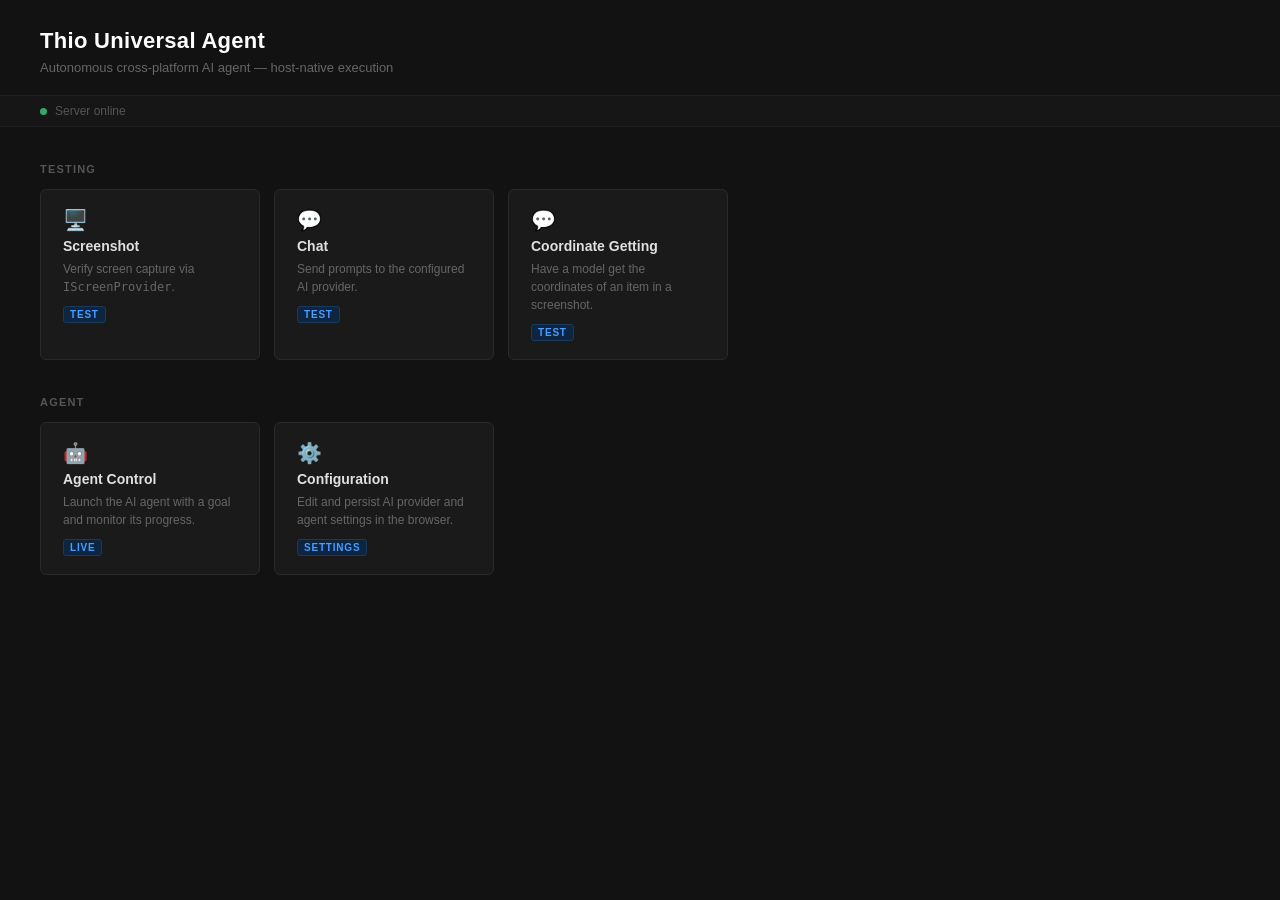
==== src/wwwroot/index.html @ 219886ae "Add configuration web interface page" ====
﻿<!DOCTYPE html>
<html lang="en">
<head>
    <meta charset="UTF-8">
    <meta name="viewport" content="width=device-width, initial-scale=1.0">
    <title>Thio Universal Agent</title>
    <style>
        *, *::before, *::after { box-sizing: border-box; margin: 0; padding: 0; }

        body {
            background-color: #121212;
            color: #e0e0e0;
            font-family: 'Segoe UI', Tahoma, Geneva, Verdana, sans-serif;
            min-height: 100vh;
            display: flex;
            flex-direction: column;
        }

        /* ---- Header ---- */
        header {
            padding: 28px 40px 20px;
            border-bottom: 1px solid #222;
        }

        header h1 {
            font-size: 22px;
            font-weight: 600;
            color: #ffffff;
            letter-spacing: 0.3px;
        }

        header p {
            margin-top: 6px;
            font-size: 13px;
            color: #666;
        }

        /* ---- Status bar ---- */
        #status-bar {
            display: flex;
            align-items: center;
            gap: 8px;
            padding: 8px 40px;
            background-color: #161616;
            border-bottom: 1px solid #1e1e1e;
            font-size: 12px;
            color: #555;
        }

        .status-dot {
            width: 7px;
            height: 7px;
            border-radius: 50%;
            background-color: #33aa66;
            flex-shrink: 0;
        }

        /* ---- Main ---- */
        main {
            flex: 1;
            padding: 36px 40px;
            display: flex;
            flex-direction: column;
            gap: 36px;
        }

        section h2 {
            font-size: 11px;
            font-weight: 600;
            text-transform: uppercase;
            letter-spacing: 1.2px;
            color: #555;
            margin-bottom: 14px;
        }

        /* ---- Cards ---- */
        .card-grid {
            display: flex;
            flex-wrap: wrap;
            gap: 14px;
        }

        .card {
            display: flex;
            flex-direction: column;
            gap: 6px;
            padding: 18px 22px;
            background-color: #1a1a1a;
            border: 1px solid #2a2a2a;
            border-radius: 6px;
            text-decoration: none;
            color: inherit;
            width: 220px;
            transition: border-color 0.15s, background-color 0.15s;
        }

        .card:hover {
            background-color: #1f1f1f;
            border-color: #4a9eff;
        }

        .card-icon { font-size: 20px; }

        .card-title {
            font-size: 14px;
            font-weight: 600;
            color: #e0e0e0;
        }

        .card-desc {
            font-size: 12px;
            color: #666;
            line-height: 1.5;
        }

        .card-tag {
            display: inline-block;
            margin-top: 4px;
            font-size: 10px;
            font-weight: 600;
            text-transform: uppercase;
            letter-spacing: 0.8px;
            color: #4a9eff;
            background-color: #0d2540;
            border: 1px solid #1a3a5c;
            border-radius: 3px;
            padding: 2px 6px;
            width: fit-content;
        }

        .card.placeholder {
            opacity: 0.35;
            pointer-events: none;
            border-style: dashed;
        }

        .card.placeholder .card-tag {
            color: #555;
            background-color: transparent;
            border-color: #333;
        }
    </style>
</head>
<body>

    <header>
        <h1>Thio Universal Agent</h1>
        <p>Autonomous cross-platform AI agent — host-native execution</p>
    </header>

    <div id="status-bar">
        <span class="status-dot"></span>
        <span>Server online</span>
    </div>

    <main>

        <section>
            <h2>Testing</h2>
            <div class="card-grid">

                <a class="card" href="/Testing/Screenshot.html">
                    <span class="card-icon">🖥️</span>
                    <span class="card-title">Screenshot</span>
                    <span class="card-desc">Verify screen capture via <code>IScreenProvider</code>.</span>
                    <span class="card-tag">Test</span>
                </a>

                <a class="card" href="/Testing/Test_Chat.html">
                    <span class="card-icon">💬</span>
                    <span class="card-title">Chat</span>
                    <span class="card-desc">Send prompts to the configured AI provider.</span>
                    <span class="card-tag">Test</span>
                </a>


                <a class="card" href="/Testing/Test_CoordinatePrompt.html">
                    <span class="card-icon">💬</span>
                    <span class="card-title">Coordinate Getting</span>
                    <span class="card-desc">Have a model get the coordinates of an item in a screenshot.</span>
                    <span class="card-tag">Test</span>
                </a>

            </div>
        </section>

        <section>
            <h2>Agent</h2>
            <div class="card-grid">

                <a class="card" href="/Agent.html">
                    <span class="card-icon">🤖</span>
                    <span class="card-title">Agent Control</span>
                    <span class="card-desc">Launch the AI agent with a goal and monitor its progress.</span>
                    <span class="card-tag">Live</span>
                </a>

                <a class="card" href="/Config.html">
                    <span class="card-icon">⚙️</span>
                    <span class="card-title">Configuration</span>
                    <span class="card-desc">Edit and persist AI provider and agent settings in the browser.</span>
                    <span class="card-tag">Settings</span>
                </a>

                <!--<div class="card placeholder">
                    <span class="card-icon">🧠</span>
                    <span class="card-title">Memory</span>
                    <span class="card-desc">Browse the long-term knowledge base.</span>
                    <span class="card-tag">Planned</span>
                </div>-->

            </div>
        </section>

    </main>

</body>
</html>
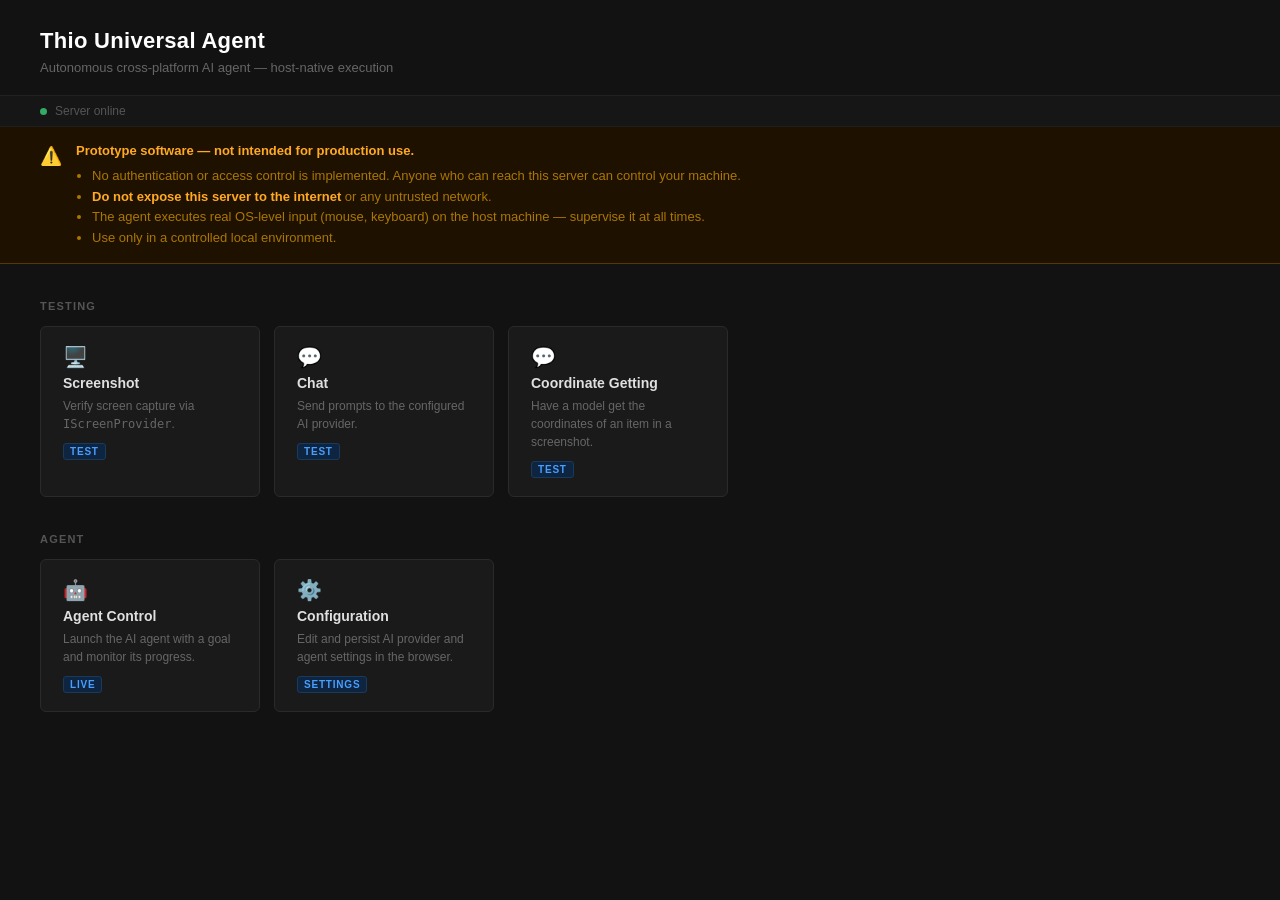
==== commit 467b9cd0: "Add warning banner" ====
--- a/src/wwwroot/index.html
+++ b/src/wwwroot/index.html
@@ -139,6 +139,34 @@
             background-color: transparent;
             border-color: #333;
         }
+
+        /* ---- Warning banner ---- */
+        #warning-banner {
+            display: flex;
+            align-items: flex-start;
+            gap: 14px;
+            padding: 14px 40px;
+            background-color: #1f1100;
+            border-bottom: 1px solid #5c3600;
+            font-size: 13px;
+            color: #cc8800;
+            line-height: 1.6;
+        }
+
+        #warning-banner .warning-icon {
+            font-size: 18px;
+            flex-shrink: 0;
+            margin-top: 1px;
+        }
+
+        #warning-banner strong {
+            color: #ffaa22;
+        }
+
+        #warning-banner ul {
+            margin: 4px 0 0 16px;
+            color: #aa7700;
+        }
     </style>
 </head>
 <body>
@@ -151,6 +179,19 @@
     <div id="status-bar">
         <span class="status-dot"></span>
         <span>Server online</span>
+    </div>
+
+    <div id="warning-banner">
+        <span class="warning-icon">⚠️</span>
+        <div>
+            <strong>Prototype software — not intended for production use.</strong>
+            <ul>
+                <li>No authentication or access control is implemented. Anyone who can reach this server can control your machine.</li>
+                <li><strong>Do not expose this server to the internet</strong> or any untrusted network.</li>
+                <li>The agent executes real OS-level input (mouse, keyboard) on the host machine — supervise it at all times.</li>
+                <li>Use only in a controlled local environment.</li>
+            </ul>
+        </div>
     </div>
 
     <main>
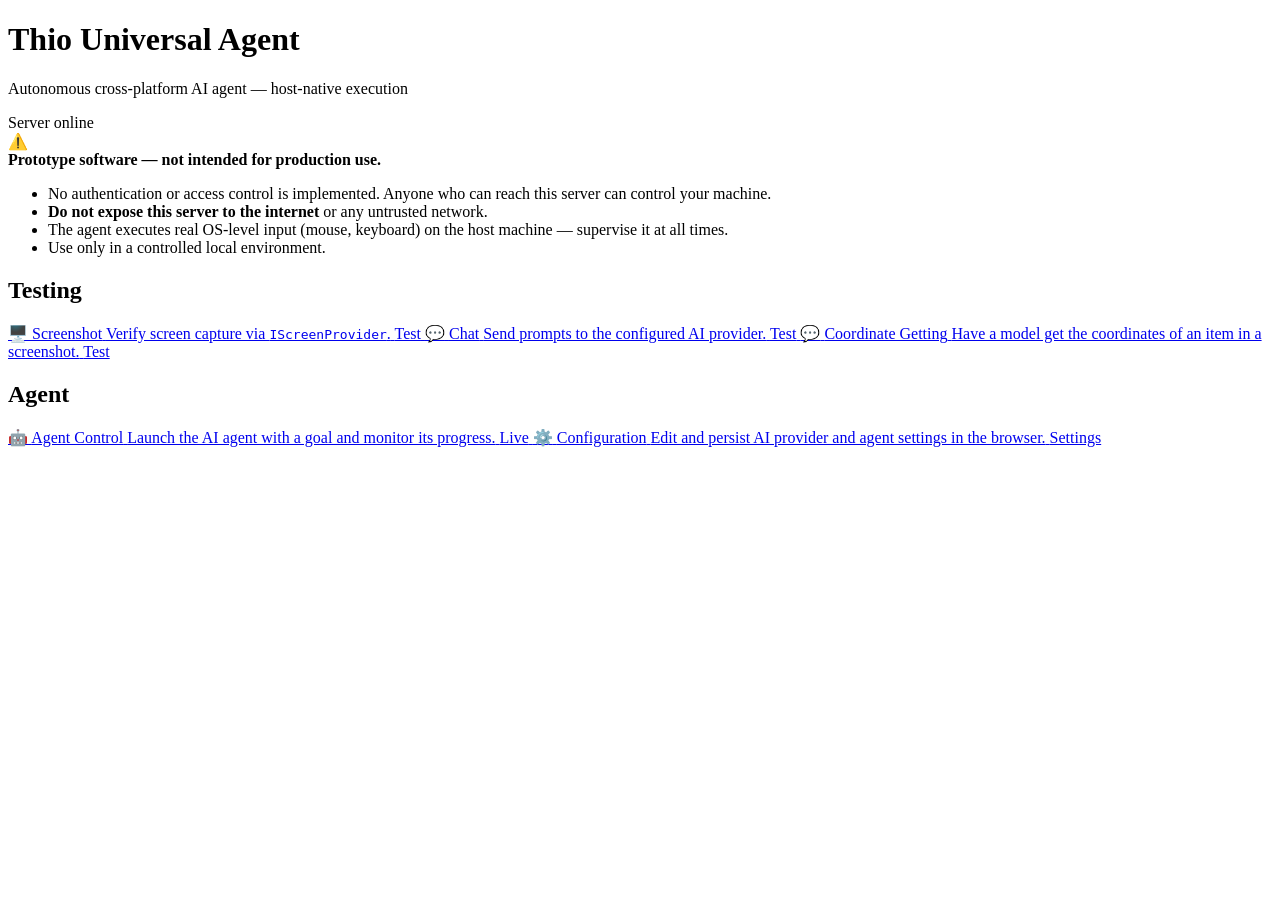
==== commit 265da1b5: "Separate CSS styles into their own files" ====
--- a/src/wwwroot/index.html
+++ b/src/wwwroot/index.html
@@ -4,170 +4,8 @@
     <meta charset="UTF-8">
     <meta name="viewport" content="width=device-width, initial-scale=1.0">
     <title>Thio Universal Agent</title>
-    <style>
-        *, *::before, *::after { box-sizing: border-box; margin: 0; padding: 0; }
-
-        body {
-            background-color: #121212;
-            color: #e0e0e0;
-            font-family: 'Segoe UI', Tahoma, Geneva, Verdana, sans-serif;
-            min-height: 100vh;
-            display: flex;
-            flex-direction: column;
-        }
-
-        /* ---- Header ---- */
-        header {
-            padding: 28px 40px 20px;
-            border-bottom: 1px solid #222;
-        }
-
-        header h1 {
-            font-size: 22px;
-            font-weight: 600;
-            color: #ffffff;
-            letter-spacing: 0.3px;
-        }
-
-        header p {
-            margin-top: 6px;
-            font-size: 13px;
-            color: #666;
-        }
-
-        /* ---- Status bar ---- */
-        #status-bar {
-            display: flex;
-            align-items: center;
-            gap: 8px;
-            padding: 8px 40px;
-            background-color: #161616;
-            border-bottom: 1px solid #1e1e1e;
-            font-size: 12px;
-            color: #555;
-        }
-
-        .status-dot {
-            width: 7px;
-            height: 7px;
-            border-radius: 50%;
-            background-color: #33aa66;
-            flex-shrink: 0;
-        }
-
-        /* ---- Main ---- */
-        main {
-            flex: 1;
-            padding: 36px 40px;
-            display: flex;
-            flex-direction: column;
-            gap: 36px;
-        }
-
-        section h2 {
-            font-size: 11px;
-            font-weight: 600;
-            text-transform: uppercase;
-            letter-spacing: 1.2px;
-            color: #555;
-            margin-bottom: 14px;
-        }
-
-        /* ---- Cards ---- */
-        .card-grid {
-            display: flex;
-            flex-wrap: wrap;
-            gap: 14px;
-        }
-
-        .card {
-            display: flex;
-            flex-direction: column;
-            gap: 6px;
-            padding: 18px 22px;
-            background-color: #1a1a1a;
-            border: 1px solid #2a2a2a;
-            border-radius: 6px;
-            text-decoration: none;
-            color: inherit;
-            width: 220px;
-            transition: border-color 0.15s, background-color 0.15s;
-        }
-
-        .card:hover {
-            background-color: #1f1f1f;
-            border-color: #4a9eff;
-        }
-
-        .card-icon { font-size: 20px; }
-
-        .card-title {
-            font-size: 14px;
-            font-weight: 600;
-            color: #e0e0e0;
-        }
-
-        .card-desc {
-            font-size: 12px;
-            color: #666;
-            line-height: 1.5;
-        }
-
-        .card-tag {
-            display: inline-block;
-            margin-top: 4px;
-            font-size: 10px;
-            font-weight: 600;
-            text-transform: uppercase;
-            letter-spacing: 0.8px;
-            color: #4a9eff;
-            background-color: #0d2540;
-            border: 1px solid #1a3a5c;
-            border-radius: 3px;
-            padding: 2px 6px;
-            width: fit-content;
-        }
-
-        .card.placeholder {
-            opacity: 0.35;
-            pointer-events: none;
-            border-style: dashed;
-        }
-
-        .card.placeholder .card-tag {
-            color: #555;
-            background-color: transparent;
-            border-color: #333;
-        }
-
-        /* ---- Warning banner ---- */
-        #warning-banner {
-            display: flex;
-            align-items: flex-start;
-            gap: 14px;
-            padding: 14px 40px;
-            background-color: #1f1100;
-            border-bottom: 1px solid #5c3600;
-            font-size: 13px;
-            color: #cc8800;
-            line-height: 1.6;
-        }
-
-        #warning-banner .warning-icon {
-            font-size: 18px;
-            flex-shrink: 0;
-            margin-top: 1px;
-        }
-
-        #warning-banner strong {
-            color: #ffaa22;
-        }
-
-        #warning-banner ul {
-            margin: 4px 0 0 16px;
-            color: #aa7700;
-        }
-    </style>
+    <link rel="stylesheet" href="/css/shared.css">
+    <link rel="stylesheet" href="/css/index.css">
 </head>
 <body>
 
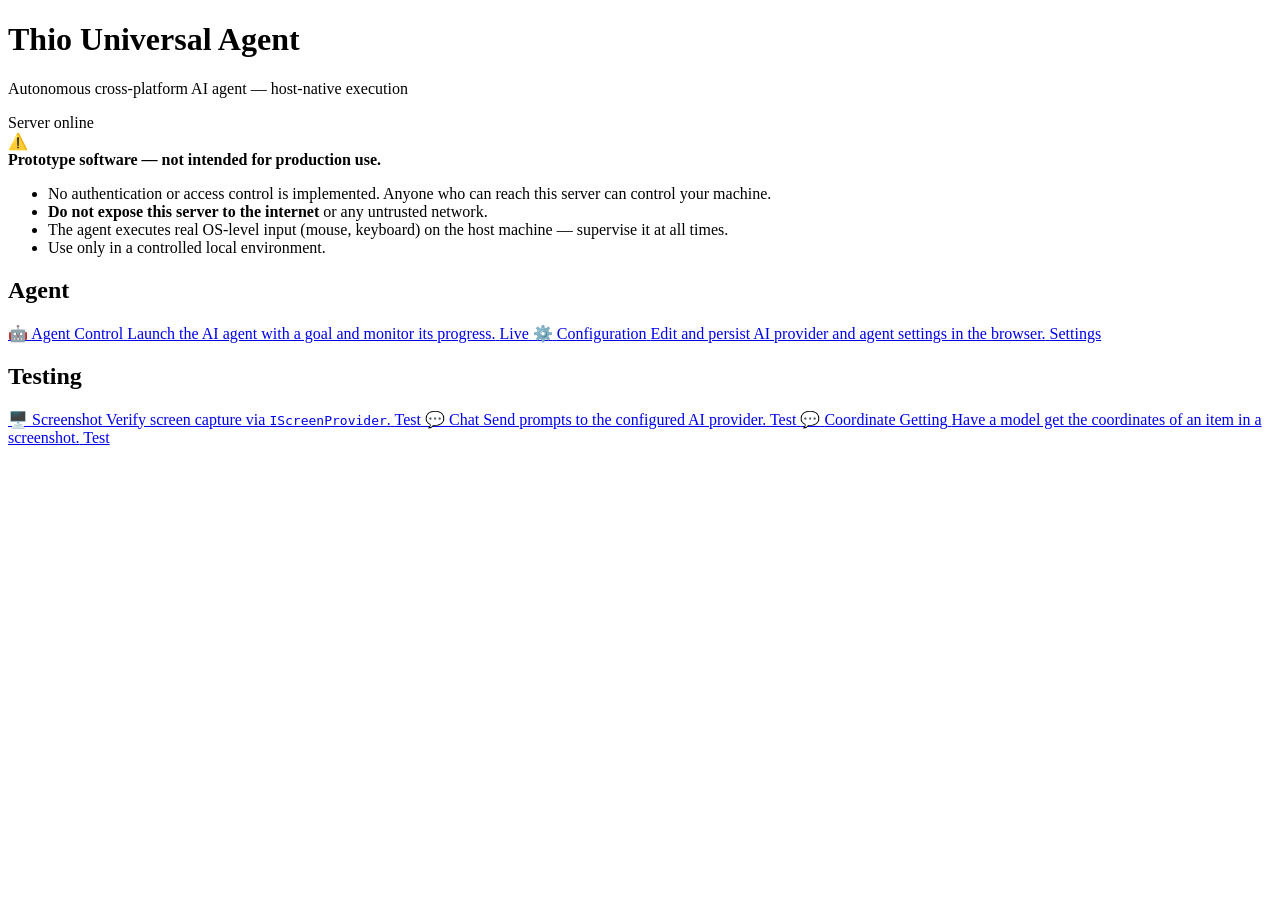
==== commit 08708db9: "Move testing cards below main cards" ====
--- a/src/wwwroot/index.html
+++ b/src/wwwroot/index.html
@@ -35,6 +35,34 @@
     <main>
 
         <section>
+            <h2>Agent</h2>
+            <div class="card-grid">
+
+                <a class="card" href="/Agent.html">
+                    <span class="card-icon">🤖</span>
+                    <span class="card-title">Agent Control</span>
+                    <span class="card-desc">Launch the AI agent with a goal and monitor its progress.</span>
+                    <span class="card-tag">Live</span>
+                </a>
+
+                <a class="card" href="/Config.html">
+                    <span class="card-icon">⚙️</span>
+                    <span class="card-title">Configuration</span>
+                    <span class="card-desc">Edit and persist AI provider and agent settings in the browser.</span>
+                    <span class="card-tag">Settings</span>
+                </a>
+
+                <!--<div class="card placeholder">
+                <span class="card-icon">🧠</span>
+                <span class="card-title">Memory</span>
+                <span class="card-desc">Browse the long-term knowledge base.</span>
+                <span class="card-tag">Planned</span>
+            </div>-->
+
+            </div>
+        </section>
+
+        <section>
             <h2>Testing</h2>
             <div class="card-grid">
 
@@ -63,34 +91,6 @@
             </div>
         </section>
 
-        <section>
-            <h2>Agent</h2>
-            <div class="card-grid">
-
-                <a class="card" href="/Agent.html">
-                    <span class="card-icon">🤖</span>
-                    <span class="card-title">Agent Control</span>
-                    <span class="card-desc">Launch the AI agent with a goal and monitor its progress.</span>
-                    <span class="card-tag">Live</span>
-                </a>
-
-                <a class="card" href="/Config.html">
-                    <span class="card-icon">⚙️</span>
-                    <span class="card-title">Configuration</span>
-                    <span class="card-desc">Edit and persist AI provider and agent settings in the browser.</span>
-                    <span class="card-tag">Settings</span>
-                </a>
-
-                <!--<div class="card placeholder">
-                    <span class="card-icon">🧠</span>
-                    <span class="card-title">Memory</span>
-                    <span class="card-desc">Browse the long-term knowledge base.</span>
-                    <span class="card-tag">Planned</span>
-                </div>-->
-
-            </div>
-        </section>
-
     </main>
 
 </body>
